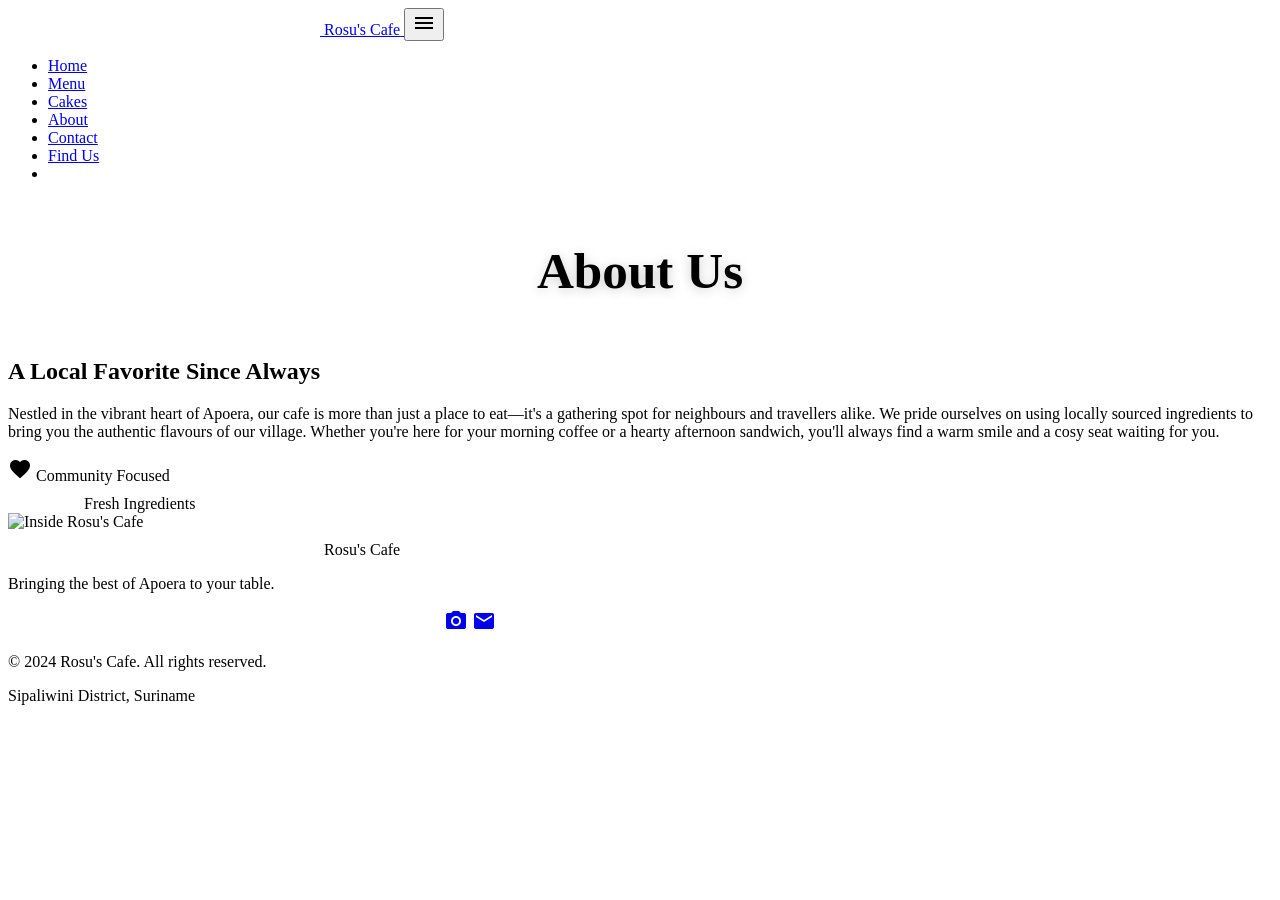
==== about.html @ 94d7b06d "update pages" ====
<!DOCTYPE html>
<html lang="en">
<head>
    <meta charset="UTF-8">
    <meta name="viewport" content="width=device-width, initial-scale=1.0">
    <meta name="description" content="About Rosu's Cafe – A local favourite in the heart of Apoera, Suriname">
    <title>Rosu's Cafe – About</title>
    <link rel="stylesheet" href="https://fonts.googleapis.com/css2?family=Inter:wght@300;400;500;600;700&family=Playfair+Display:wght@400;600;700&display=swap">
    <link rel="stylesheet" href="https://fonts.googleapis.com/icon?family=Material+Icons">
    <link rel="stylesheet" href="styles.css">
</head>
<body>
    <header id="header">
        <nav class="navbar">
            <div class="nav-container">
                <a href="index.html" class="nav-logo">
                    <span class="material-icons">bakery_dining</span>
                    <span>Rosu's Cafe</span>
                </a>
                <button class="nav-toggle" id="navToggle" aria-label="Toggle navigation">
                    <span class="material-icons">menu</span>
                </button>
                <ul class="nav-links" id="navLinks">
                    <li><a href="index.html" class="nav-link">Home</a></li>
                    <li><a href="menu.html" class="nav-link">Menu</a></li>
                    <li><a href="cakes.html" class="nav-link">Cakes</a></li>
                    <li><a href="about.html" class="nav-link active">About</a></li>
                    <li><a href="contact.html" class="nav-link">Contact</a></li>
                    <li><a href="find-us.html" class="nav-link">Find Us</a></li>
                    <li>
                        <div id="google_translate_element"></div>
                    </li>
                </ul>
            </div>
        </nav>
    </header>

    <main>
        <section class="page-hero">
            <div class="container">
                <h1>About Us</h1>
                <p>A gathering place for neighbours and travellers alike.</p>
            </div>
        </section>

        <section class="about section">
            <div class="container">
                <div class="about-grid">
                    <div class="about-text">
                        <h2>A Local Favorite Since Always</h2>
                        <p>
                            Nestled in the vibrant heart of Apoera, our cafe is more than just a place to eat—it's a
                            gathering spot for neighbours and travellers alike. We pride ourselves on using locally sourced
                            ingredients to bring you the authentic flavours of our village. Whether you're here for your
                            morning coffee or a hearty afternoon sandwich, you'll always find a warm smile and a cosy
                            seat waiting for you.
                        </p>
                        <div class="about-features">
                            <div class="feature-badge">
                                <span class="material-icons">favorite</span>
                                <span>Community Focused</span>
                            </div>
                            <div class="feature-badge">
                                <span class="material-icons">eco</span>
                                <span>Fresh Ingredients</span>
                            </div>
                        </div>
                    </div>
                    <div class="about-image">
                        <img src="https://lh3.googleusercontent.com/aida-public/[base64]" alt="Inside Rosu's Cafe" loading="lazy">
                    </div>
                </div>
            </div>
        </section>
    </main>

    <footer class="footer">
        <div class="container">
            <div class="footer-content">
                <div class="footer-brand">
                    <div class="footer-logo">
                        <span class="material-icons">bakery_dining</span>
                        <span>Rosu's Cafe</span>
                    </div>
                    <p>Bringing the best of Apoera to your table.</p>
                    <div class="social-links">
                        <a href="#" aria-label="Social media" class="social-link"><span class="material-icons">social_leaderboard</span></a>
                        <a href="#" aria-label="Photos" class="social-link"><span class="material-icons">photo_camera</span></a>
                        <a href="#" aria-label="Email" class="social-link"><span class="material-icons">mail</span></a>
                    </div>
                </div>
            </div>
            <div class="footer-bottom">
                <p>&copy; 2024 Rosu's Cafe. All rights reserved.</p>
                <p>Sipaliwini District, Suriname</p>
            </div>
        </div>
    </footer>

    <script src="script.js"></script>
    <script type="text/javascript">
        function googleTranslateElementInit() {
            new google.translate.TranslateElement(
                { pageLanguage: 'nl', includedLanguages: 'nl,en,fr,de,es,pt,sr' },
                'google_translate_element'
            );
        }
    </script>
    <script src="//translate.google.com/translate_a/element.js?cb=googleTranslateElementInit"></script>
</body>
</html>
---- styles.css ----
/* =============================================
   Page Hero (used on inner pages)
   ============================================= */
.page-hero {
    background: linear-gradient(135deg, var(--color-primary) 0%, #a06434 60%, var(--color-accent) 100%);
    padding: calc(var(--nav-height) + 64px) 24px 64px;
    text-align: center;
    position: relative;
    overflow: hidden;
}

.page-hero::before {
    content: '';
    position: absolute;
    inset: 0;
    background: url("data:image/svg+xml,%3Csvg width='60' height='60' viewBox='0 0 60 60' xmlns='http://www.w3.org/2000/svg'%3E%3Cg fill='none' fill-rule='evenodd'%3E%3Cg fill='%23ffffff' fill-opacity='0.03'%3E%3Cpath d='M36 34v-4h-2v4h-4v2h4v4h2v-4h4v-2h-4zm0-30V0h-2v4h-4v2h4v4h2V6h4V4h-4zM6 34v-4H4v4H0v2h4v4h2v-4h4v-2H6zM6 4V0H4v4H0v2h4v4h2V6h4V4H6z'/%3E%3C/g%3E%3C/g%3E%3C/svg%3E");
}

.page-hero .container {
    position: relative;
    animation: fadeInUp 0.8s ease both;
}

.page-hero h1 {
    font-size: clamp(2rem, 4.5vw, 3.2rem);
    color: var(--color-white);
    margin-bottom: 1rem;
    text-shadow: 0 2px 12px rgba(0,0,0,0.2);
}

.page-hero p {
    font-size: clamp(1rem, 2vw, 1.2rem);
    color: rgba(255,255,255,0.85);
    max-width: 560px;
    margin: 0 auto;
}

/* =============================================
   Home Highlights
   ============================================= */
.highlights-grid {
    display: grid;
    grid-template-columns: repeat(auto-fit, minmax(260px, 1fr));
    gap: 24px;
}

.highlight-card {
    display: block;
    background-color: var(--color-white);
    border: 1px solid var(--color-border);
    border-radius: var(--radius-md);
    padding: 36px 28px;
    text-align: center;
    transition: box-shadow var(--transition), transform var(--transition), border-color var(--transition);
    color: inherit;
}

.highlight-card:hover {
    box-shadow: var(--shadow-md);
    transform: translateY(-6px);
    border-color: var(--color-accent);
}

.highlight-card .material-icons {
    font-size: 2.4rem;
    color: var(--color-accent);
    margin-bottom: 16px;
    display: block;
}

.highlight-card h3 {
    font-size: 1.25rem;
    color: var(--color-primary);
    margin-bottom: 10px;
}

.highlight-card p {
    font-size: 0.95rem;
    color: var(--color-text-muted);
    line-height: 1.6;
}

/* =============================================
   Hero outline button
   ============================================= */
.btn-outline {
    background-color: transparent;
    color: var(--color-white);
    border: 2px solid rgba(255,255,255,0.7);
}

.btn-outline:hover {
    background-color: rgba(255,255,255,0.15);
    border-color: var(--color-white);
    transform: translateY(-2px);
}

.hero-buttons {
    display: flex;
    gap: 16px;
    justify-content: center;
    flex-wrap: wrap;
}

/* =============================================
   Contact Page
   ============================================= */
.contact-grid {
    display: grid;
    grid-template-columns: 1fr 1fr;
    gap: 64px;
    align-items: start;
}

.contact-info h2 {
    font-size: clamp(1.8rem, 3vw, 2.4rem);
    color: var(--color-primary);
    margin-bottom: 2rem;
}

.contact-note {
    display: flex;
    gap: 14px;
    align-items: flex-start;
    background-color: var(--color-bg-alt);
    border: 1px solid var(--color-border);
    border-radius: var(--radius-md);
    padding: 20px;
    margin-top: 2rem;
}

.contact-note .material-icons {
    color: var(--color-accent);
    font-size: 1.5rem;
    flex-shrink: 0;
    margin-top: 2px;
}

.contact-note p {
    font-size: 0.95rem;
    color: var(--color-text-muted);
    line-height: 1.6;
}

.contact-cta-box {
    background: linear-gradient(135deg, var(--color-bg-alt) 0%, #ffe9cc 100%);
    border: 1px solid var(--color-border);
    border-radius: var(--radius-lg);
    padding: 48px 36px;
    text-align: center;
    display: flex;
    flex-direction: column;
    align-items: center;
}

.contact-cta-icon {
    font-size: 3rem !important;
    color: var(--color-accent);
    margin-bottom: 16px;
}

.contact-cta-box h3 {
    font-size: 1.5rem;
    color: var(--color-primary);
    margin-bottom: 12px;
}

.contact-cta-box p {
    font-size: 0.95rem;
    color: var(--color-text-muted);
    margin-bottom: 24px;
    line-height: 1.6;
}

/* =============================================
   Location Map
   ============================================= */
.location-map {
    width: 100%;
}

/* =============================================
   Google Translate widget styling
   ============================================= */
#google_translate_element {
    display: flex;
    align-items: center;
}

.goog-te-gadget-simple {
    border: 1px solid var(--color-border) !important;
    border-radius: var(--radius-sm) !important;
    padding: 4px 10px !important;
    font-size: 0.85rem !important;
    background-color: var(--color-bg-alt) !important;
}

/* =============================================
   Responsive additions
   ============================================= */
@media (max-width: 900px) {
    .contact-grid {
        grid-template-columns: 1fr;
        gap: 40px;
    }
}

@media (max-width: 768px) {
    .highlights-grid {
        grid-template-columns: 1fr;
    }
    .hero-buttons {
        flex-direction: column;
        align-items: center;
    }
}
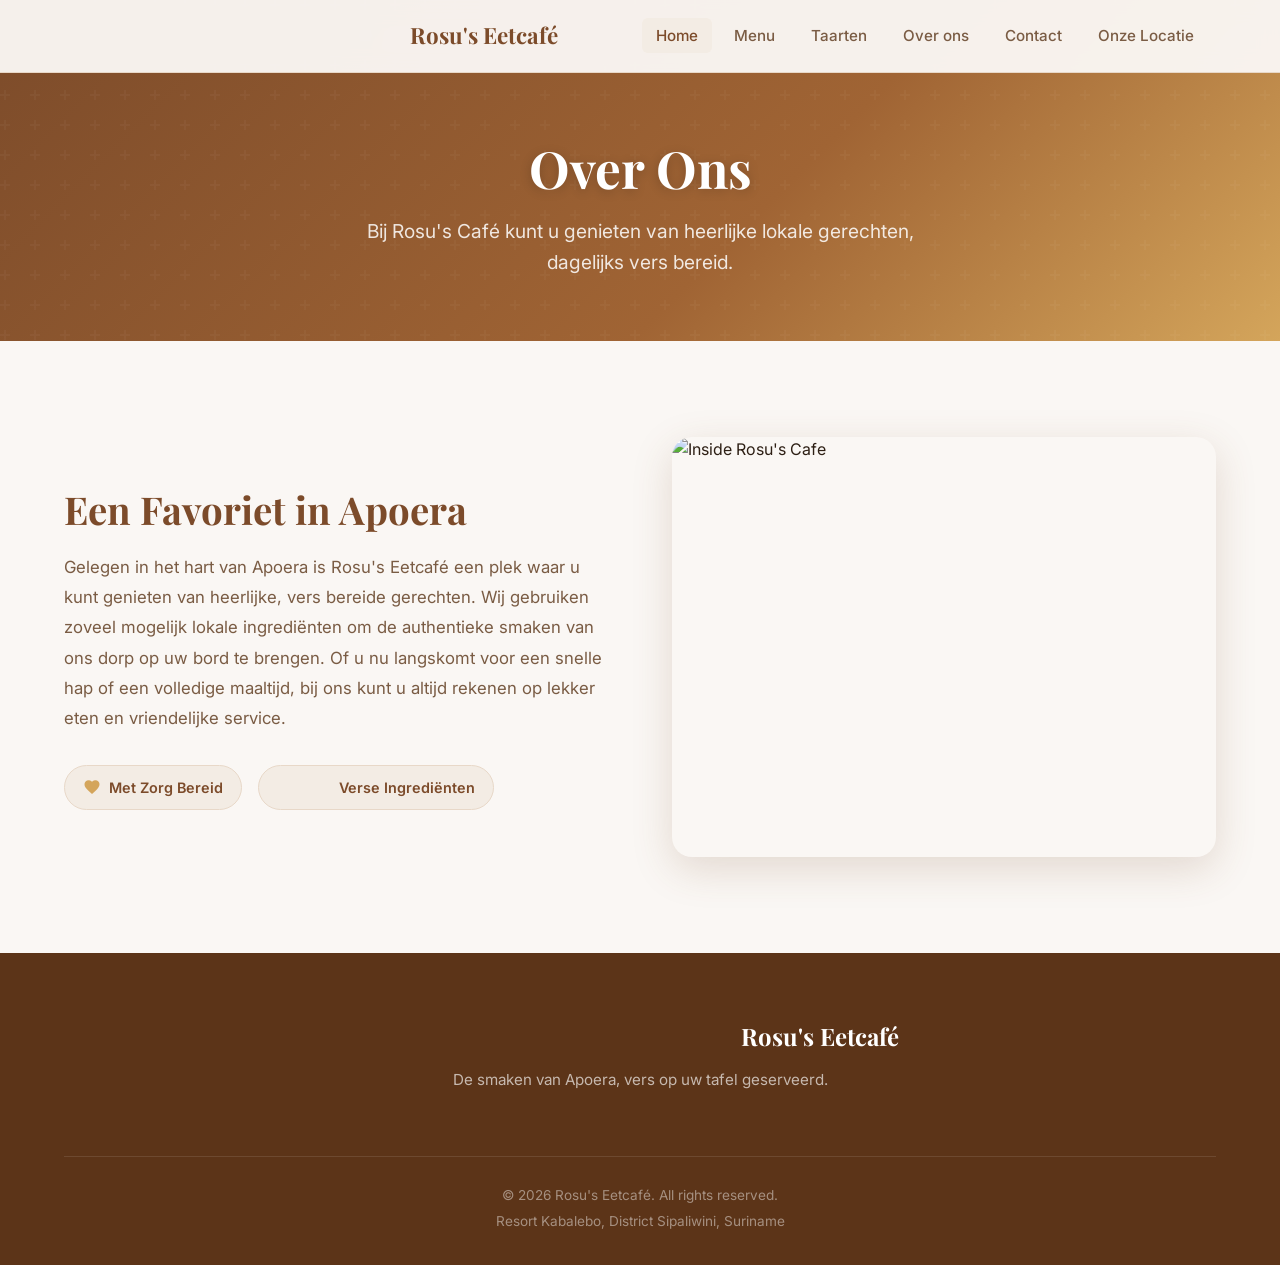
==== commit 34790882: "finished" ====
--- a/about.html
+++ b/about.html
@@ -15,18 +15,18 @@
             <div class="nav-container">
                 <a href="index.html" class="nav-logo">
                     <span class="material-icons">bakery_dining</span>
-                    <span>Rosu's Cafe</span>
+                    <span>Rosu's Eetcafé</span>
                 </a>
                 <button class="nav-toggle" id="navToggle" aria-label="Toggle navigation">
                     <span class="material-icons">menu</span>
                 </button>
                 <ul class="nav-links" id="navLinks">
-                    <li><a href="index.html" class="nav-link">Home</a></li>
+                    <li><a href="index.html" class="nav-link active">Home</a></li>
                     <li><a href="menu.html" class="nav-link">Menu</a></li>
-                    <li><a href="cakes.html" class="nav-link">Cakes</a></li>
-                    <li><a href="about.html" class="nav-link active">About</a></li>
+                    <li><a href="cakes.html" class="nav-link">Taarten</a></li>
+                    <li><a href="about.html" class="nav-link">Over ons</a></li>
                     <li><a href="contact.html" class="nav-link">Contact</a></li>
-                    <li><a href="find-us.html" class="nav-link">Find Us</a></li>
+                    <li><a href="find-us.html" class="nav-link">Onze Locatie</a></li>
                     <li>
                         <div id="google_translate_element"></div>
                     </li>
@@ -38,8 +38,8 @@
     <main>
         <section class="page-hero">
             <div class="container">
-                <h1>About Us</h1>
-                <p>A gathering place for neighbours and travellers alike.</p>
+                <h1>Over Ons</h1>
+                <p>Bij Rosu's Café kunt u genieten van heerlijke lokale gerechten, dagelijks vers bereid.</p>
             </div>
         </section>
 
@@ -47,25 +47,24 @@
             <div class="container">
                 <div class="about-grid">
                     <div class="about-text">
-                        <h2>A Local Favorite Since Always</h2>
-                        <p>
-                            Nestled in the vibrant heart of Apoera, our cafe is more than just a place to eat—it's a
-                            gathering spot for neighbours and travellers alike. We pride ourselves on using locally sourced
-                            ingredients to bring you the authentic flavours of our village. Whether you're here for your
-                            morning coffee or a hearty afternoon sandwich, you'll always find a warm smile and a cosy
-                            seat waiting for you.
-                        </p>
-                        <div class="about-features">
-                            <div class="feature-badge">
-                                <span class="material-icons">favorite</span>
-                                <span>Community Focused</span>
-                            </div>
-                            <div class="feature-badge">
-                                <span class="material-icons">eco</span>
-                                <span>Fresh Ingredients</span>
-                            </div>
+                    <h2>Een Favoriet in Apoera</h2>
+                    <p>
+                        Gelegen in het hart van Apoera is Rosu's Eetcafé een plek waar u kunt genieten van heerlijke, vers bereide gerechten.
+                        Wij gebruiken zoveel mogelijk lokale ingrediënten om de authentieke smaken van ons dorp op uw bord te brengen.
+                        Of u nu langskomt voor een snelle hap of een volledige maaltijd, bij ons kunt u altijd rekenen op lekker eten
+                        en vriendelijke service.
+                    </p>
+                    <div class="about-features">
+                        <div class="feature-badge">
+                            <span class="material-icons">favorite</span>
+                            <span>Met Zorg Bereid</span>
+                        </div>
+                        <div class="feature-badge">
+                            <span class="material-icons">eco</span>
+                            <span>Verse Ingrediënten</span>
                         </div>
                     </div>
+                </div>
                     <div class="about-image">
                         <img src="https://lh3.googleusercontent.com/aida-public/[base64]" alt="Inside Rosu's Cafe" loading="lazy">
                     </div>
@@ -80,19 +79,19 @@
                 <div class="footer-brand">
                     <div class="footer-logo">
                         <span class="material-icons">bakery_dining</span>
-                        <span>Rosu's Cafe</span>
+                        <span>Rosu's Eetcafé</span>
                     </div>
-                    <p>Bringing the best of Apoera to your table.</p>
-                    <div class="social-links">
+                    <p>De smaken van Apoera, vers op uw tafel geserveerd.</p>
+                    <!-- <div class="social-links">
                         <a href="#" aria-label="Social media" class="social-link"><span class="material-icons">social_leaderboard</span></a>
                         <a href="#" aria-label="Photos" class="social-link"><span class="material-icons">photo_camera</span></a>
                         <a href="#" aria-label="Email" class="social-link"><span class="material-icons">mail</span></a>
-                    </div>
+                    </div> -->
                 </div>
             </div>
             <div class="footer-bottom">
-                <p>&copy; 2024 Rosu's Cafe. All rights reserved.</p>
-                <p>Sipaliwini District, Suriname</p>
+                <p>&copy; 2026 Rosu's Eetcafé. All rights reserved.</p>
+                <p>Resort Kabalebo, District Sipaliwini, Suriname</p>
             </div>
         </div>
     </footer>
@@ -101,7 +100,7 @@
     <script type="text/javascript">
         function googleTranslateElementInit() {
             new google.translate.TranslateElement(
-                { pageLanguage: 'nl', includedLanguages: 'nl,en,fr,de,es,pt,sr' },
+                { pageLanguage: 'nl', includedLanguages:  'en,fr,es,pt,zh-CN' },
                 'google_translate_element'
             );
         }
@@ -109,3 +108,4 @@
     <script src="//translate.google.com/translate_a/element.js?cb=googleTranslateElementInit"></script>
 </body>
 </html>
+
--- a/styles.css
+++ b/styles.css
@@ -1,6 +1,234 @@
-
-/* =============================================
-   Page Hero (used on inner pages)
+/* =============================================
+   Reset & Base
+   ============================================= */
+*, *::before, *::after {
+    margin: 0;
+    padding: 0;
+    box-sizing: border-box;
+}
+
+:root {
+    --color-primary: #7c4b2a;
+    --color-primary-dark: #5c3418;
+    --color-accent: #d4a55b;
+    --color-accent-dark: #c4903e;
+    --color-bg: #faf7f4;
+    --color-bg-alt: #f3ece4;
+    --color-text: #2d1f14;
+    --color-text-muted: #7a5c44;
+    --color-white: #ffffff;
+    --color-border: #e8d8c8;
+    --radius-sm: 6px;
+    --radius-md: 12px;
+    --radius-lg: 20px;
+    --shadow-sm: 0 2px 8px rgba(124, 75, 42, 0.08);
+    --shadow-md: 0 6px 20px rgba(124, 75, 42, 0.12);
+    --shadow-lg: 0 12px 40px rgba(124, 75, 42, 0.18);
+    --transition: 0.3s ease;
+    --nav-height: 72px;
+}
+
+html { scroll-behavior: smooth; }
+
+body {
+    font-family: 'Inter', 'Segoe UI', Tahoma, Geneva, Verdana, sans-serif;
+    line-height: 1.6;
+    color: var(--color-text);
+    background-color: var(--color-bg);
+}
+
+h1, h2, h3, h4 {
+    font-family: 'Playfair Display', Georgia, serif;
+    line-height: 1.25;
+}
+
+img { max-width: 100%; height: auto; display: block; }
+ul { list-style: none; }
+a { text-decoration: none; color: inherit; }
+
+.container {
+    max-width: 1200px;
+    margin: 0 auto;
+    padding: 0 24px;
+}
+
+.section { padding: 96px 0; }
+.section-alt { background-color: var(--color-bg-alt); }
+
+/* =============================================
+   Buttons
+   ============================================= */
+.btn {
+    display: inline-block;
+    padding: 14px 32px;
+    border-radius: var(--radius-sm);
+    font-size: 1rem;
+    font-weight: 600;
+    cursor: pointer;
+    transition: background-color var(--transition), transform var(--transition), box-shadow var(--transition);
+    border: 2px solid transparent;
+}
+
+.btn-primary {
+    background-color: var(--color-accent);
+    color: var(--color-primary-dark);
+}
+.btn-primary:hover {
+    background-color: var(--color-accent-dark);
+    transform: translateY(-2px);
+    box-shadow: var(--shadow-md);
+}
+
+.btn-secondary {
+    background-color: transparent;
+    color: var(--color-primary);
+    border-color: var(--color-primary);
+}
+.btn-secondary:hover {
+    background-color: var(--color-primary);
+    color: var(--color-white);
+    transform: translateY(-2px);
+}
+
+.btn-outline {
+    background-color: transparent;
+    color: var(--color-white);
+    border: 2px solid rgba(255,255,255,0.7);
+}
+.btn-outline:hover {
+    background-color: rgba(255,255,255,0.15);
+    border-color: var(--color-white);
+    transform: translateY(-2px);
+}
+
+.hero-buttons {
+    display: flex;
+    gap: 16px;
+    justify-content: center;
+    flex-wrap: wrap;
+}
+
+/* =============================================
+   Navigation
+   ============================================= */
+#header {
+    position: fixed;
+    top: 0;
+    width: 100%;
+    z-index: 1000;
+    background-color: rgba(250, 247, 244, 0.96);
+    backdrop-filter: blur(10px);
+    border-bottom: 1px solid var(--color-border);
+    transition: box-shadow var(--transition);
+}
+#header.scrolled { box-shadow: var(--shadow-md); }
+
+.navbar { height: var(--nav-height); }
+
+.nav-container {
+    max-width: 1200px;
+    margin: 0 auto;
+    padding: 0 24px;
+    height: 100%;
+    display: flex;
+    align-items: center;
+    justify-content: space-between;
+    gap: 16px;
+}
+
+.nav-logo {
+    display: flex;
+    align-items: center;
+    gap: 8px;
+    font-family: 'Playfair Display', Georgia, serif;
+    font-size: 1.4rem;
+    font-weight: 700;
+    color: var(--color-primary);
+    white-space: nowrap;
+}
+.nav-logo .material-icons { font-size: 1.6rem; color: var(--color-accent); }
+
+.nav-links { display: flex; align-items: center; gap: 8px; }
+
+.nav-link {
+    padding: 8px 14px;
+    border-radius: var(--radius-sm);
+    font-size: 0.95rem;
+    font-weight: 500;
+    color: var(--color-text-muted);
+    transition: color var(--transition), background-color var(--transition);
+}
+.nav-link:hover, .nav-link.active {
+    color: var(--color-primary);
+    background-color: var(--color-bg-alt);
+}
+
+.nav-cta {
+    padding: 10px 22px;
+    background-color: var(--color-primary);
+    color: var(--color-white);
+    border-radius: var(--radius-sm);
+    font-size: 0.95rem;
+    font-weight: 600;
+    transition: background-color var(--transition), transform var(--transition);
+    margin-left: 8px;
+}
+.nav-cta:hover { background-color: var(--color-primary-dark); transform: translateY(-1px); }
+
+.nav-toggle {
+    display: none;
+    background: none;
+    border: none;
+    cursor: pointer;
+    color: var(--color-primary);
+    padding: 6px;
+    border-radius: var(--radius-sm);
+    transition: background-color var(--transition);
+}
+.nav-toggle:hover { background-color: var(--color-bg-alt); }
+.nav-toggle .material-icons { font-size: 1.6rem; }
+
+/* =============================================
+   Hero
+   ============================================= */
+.hero {
+    position: relative;
+    min-height: 100vh;
+    display: flex;
+    align-items: center;
+    justify-content: center;
+    text-align: center;
+    background: linear-gradient(135deg, var(--color-primary) 0%, #a06434 50%, var(--color-accent) 100%);
+    padding: calc(var(--nav-height) + 60px) 24px 80px;
+    overflow: hidden;
+}
+.hero::before {
+    content: '';
+    position: absolute;
+    inset: 0;
+    background: url("data:image/svg+xml,%3Csvg width='60' height='60' viewBox='0 0 60 60' xmlns='http://www.w3.org/2000/svg'%3E%3Cg fill='none' fill-rule='evenodd'%3E%3Cg fill='%23ffffff' fill-opacity='0.03'%3E%3Cpath d='M36 34v-4h-2v4h-4v2h4v4h2v-4h4v-2h-4zm0-30V0h-2v4h-4v2h4v4h2V6h4V4h-4zM6 34v-4H4v4H0v2h4v4h2v-4h4v-2H6zM6 4V0H4v4H0v2h4v4h2V6h4V4H6z'/%3E%3C/g%3E%3C/g%3E%3C/svg%3E");
+}
+.hero-content {
+    position: relative;
+    max-width: 700px;
+    animation: fadeInUp 0.9s ease both;
+}
+.hero-content h1 {
+    font-size: clamp(2.2rem, 5vw, 3.8rem);
+    color: var(--color-white);
+    margin-bottom: 1.2rem;
+    text-shadow: 0 2px 12px rgba(0,0,0,0.2);
+}
+.hero-content p {
+    font-size: clamp(1rem, 2vw, 1.25rem);
+    color: rgba(255,255,255,0.88);
+    margin-bottom: 2.4rem;
+    animation: fadeInUp 0.9s ease 0.2s both;
+}
+.hero-content .btn { animation: fadeInUp 0.9s ease 0.4s both; }
+
+/* =============================================
+   Page Hero (inner pages)
    ============================================= */
 .page-hero {
     background: linear-gradient(135deg, var(--color-primary) 0%, #a06434 60%, var(--color-accent) 100%);
@@ -9,26 +237,19 @@
     position: relative;
     overflow: hidden;
 }
-
 .page-hero::before {
     content: '';
     position: absolute;
     inset: 0;
     background: url("data:image/svg+xml,%3Csvg width='60' height='60' viewBox='0 0 60 60' xmlns='http://www.w3.org/2000/svg'%3E%3Cg fill='none' fill-rule='evenodd'%3E%3Cg fill='%23ffffff' fill-opacity='0.03'%3E%3Cpath d='M36 34v-4h-2v4h-4v2h4v4h2v-4h4v-2h-4zm0-30V0h-2v4h-4v2h4v4h2V6h4V4h-4zM6 34v-4H4v4H0v2h4v4h2v-4h4v-2H6zM6 4V0H4v4H0v2h4v4h2V6h4V4H6z'/%3E%3C/g%3E%3C/g%3E%3C/svg%3E");
 }
-
-.page-hero .container {
-    position: relative;
-    animation: fadeInUp 0.8s ease both;
-}
-
+.page-hero .container { position: relative; animation: fadeInUp 0.8s ease both; }
 .page-hero h1 {
     font-size: clamp(2rem, 4.5vw, 3.2rem);
     color: var(--color-white);
     margin-bottom: 1rem;
     text-shadow: 0 2px 12px rgba(0,0,0,0.2);
 }
-
 .page-hero p {
     font-size: clamp(1rem, 2vw, 1.2rem);
     color: rgba(255,255,255,0.85);
@@ -37,6 +258,17 @@
 }
 
 /* =============================================
+   Section Header
+   ============================================= */
+.section-header {
+    text-align: center;
+    max-width: 680px;
+    margin: 0 auto 60px;
+}
+.section-header h2 { font-size: clamp(1.8rem, 3.5vw, 2.6rem); color: var(--color-primary); margin-bottom: 1rem; }
+.section-header p { font-size: 1.05rem; color: var(--color-text-muted); }
+
+/* =============================================
    Home Highlights
    ============================================= */
 .highlights-grid {
@@ -44,7 +276,6 @@
     grid-template-columns: repeat(auto-fit, minmax(260px, 1fr));
     gap: 24px;
 }
-
 .highlight-card {
     display: block;
     background-color: var(--color-white);
@@ -55,70 +286,187 @@
     transition: box-shadow var(--transition), transform var(--transition), border-color var(--transition);
     color: inherit;
 }
-
 .highlight-card:hover {
     box-shadow: var(--shadow-md);
     transform: translateY(-6px);
     border-color: var(--color-accent);
 }
-
-.highlight-card .material-icons {
-    font-size: 2.4rem;
+.highlight-card .material-icons { font-size: 2.4rem; color: var(--color-accent); margin-bottom: 16px; display: block; }
+.highlight-card h3 { font-size: 1.25rem; color: var(--color-primary); margin-bottom: 10px; }
+.highlight-card p { font-size: 0.95rem; color: var(--color-text-muted); line-height: 1.6; }
+
+/* =============================================
+   About
+   ============================================= */
+.about-grid { display: grid; grid-template-columns: 1fr 1fr; gap: 64px; align-items: center; }
+.about-text h2 { font-size: clamp(1.8rem, 3vw, 2.4rem); color: var(--color-primary); margin-bottom: 1.2rem; }
+.about-text p { font-size: 1.05rem; color: var(--color-text-muted); margin-bottom: 2rem; line-height: 1.8; }
+.about-features { display: flex; gap: 16px; flex-wrap: wrap; }
+.feature-badge {
+    display: flex;
+    align-items: center;
+    gap: 8px;
+    padding: 10px 18px;
+    background-color: var(--color-bg-alt);
+    border: 1px solid var(--color-border);
+    border-radius: 100px;
+    font-weight: 600;
+    font-size: 0.9rem;
+    color: var(--color-primary);
+}
+.feature-badge .material-icons { font-size: 1.1rem; color: var(--color-accent); }
+.about-image img { width: 100%; height: 420px; object-fit: cover; border-radius: var(--radius-lg); box-shadow: var(--shadow-lg); }
+
+/* =============================================
+   Cakes
+   ============================================= */
+.cakes-grid { display: grid; grid-template-columns: 1fr 1fr; gap: 64px; align-items: center; }
+.cakes-text h2 { font-size: clamp(1.8rem, 3vw, 2.4rem); color: var(--color-primary); margin-bottom: 1.2rem; }
+.cakes-text p { font-size: 1.05rem; color: var(--color-text-muted); margin-bottom: 2rem; line-height: 1.8; }
+.cakes-occasions { display: grid; grid-template-columns: 1fr 1fr; gap: 12px; margin-bottom: 2rem; }
+.occasion-item {
+    display: flex;
+    align-items: center;
+    gap: 10px;
+    padding: 12px 16px;
+    background-color: var(--color-bg);
+    border: 1px solid var(--color-border);
+    border-radius: var(--radius-md);
+    font-weight: 500;
+    font-size: 0.9rem;
+    color: var(--color-primary);
+    transition: box-shadow var(--transition), transform var(--transition);
+}
+.occasion-item:hover { box-shadow: var(--shadow-sm); transform: translateY(-2px); }
+.occasion-item .material-icons { font-size: 1.2rem; color: var(--color-accent); }
+.cakes-image { display: flex; align-items: center; justify-content: center; }
+.image-placeholder {
+    width: 100%;
+    height: 420px;
+    background: linear-gradient(135deg, var(--color-bg) 0%, var(--color-border) 100%);
+    border-radius: var(--radius-lg);
+    display: flex;
+    align-items: center;
+    justify-content: center;
+    border: 2px dashed var(--color-border);
+}
+.image-placeholder .material-icons { font-size: 5rem; color: var(--color-accent); opacity: 0.5; }
+
+/* =============================================
+   Menu
+   ============================================= */
+.menu-categories {
+    display: grid;
+    grid-template-columns: repeat(auto-fill, minmax(300px, 1fr));
+    gap: 24px;
+    margin-bottom: 56px;
+}
+.menu-category {
+    background-color: var(--color-white);
+    border: 1px solid var(--color-border);
+    border-radius: var(--radius-md);
+    padding: 28px;
+    transition: box-shadow var(--transition), transform var(--transition);
+}
+.menu-category:hover { box-shadow: var(--shadow-md); transform: translateY(-4px); }
+.category-header {
+    display: flex;
+    align-items: center;
+    gap: 12px;
+    margin-bottom: 16px;
+    padding-bottom: 16px;
+    border-bottom: 2px solid var(--color-bg-alt);
+}
+.category-header .material-icons {
+    font-size: 1.6rem;
     color: var(--color-accent);
+    background-color: var(--color-bg-alt);
+    padding: 8px;
+    border-radius: var(--radius-sm);
+}
+.category-header h3 { font-size: 1.2rem; color: var(--color-primary); }
+.category-items { list-style: none; display: flex; flex-direction: column; gap: 8px; }
+.category-items li { font-size: 0.95rem; color: var(--color-text-muted); padding-left: 12px; position: relative; }
+.category-items li::before { content: '•'; position: absolute; left: 0; color: var(--color-accent); font-weight: bold; }
+.snacks-list { display: grid; grid-template-columns: 1fr 1fr; gap: 8px 16px; }
+.tag {
+    display: inline-block;
+    padding: 1px 8px;
+    background-color: #e8f5e9;
+    color: #388e3c;
+    border-radius: 100px;
+    font-size: 0.75rem;
+    font-weight: 600;
+    vertical-align: middle;
+    margin-left: 4px;
+}
+
+/* Pricing */
+.pricing-grid {
+    display: grid;
+    grid-template-columns: repeat(auto-fit, minmax(280px, 1fr));
+    gap: 24px;
+    max-width: 720px;
+    margin: 0 auto;
+}
+.pricing-card {
+    background-color: var(--color-white);
+    border: 2px solid var(--color-border);
+    border-radius: var(--radius-lg);
+    padding: 36px 32px;
+    text-align: center;
+    transition: box-shadow var(--transition), transform var(--transition);
+}
+.pricing-card:hover { box-shadow: var(--shadow-md); transform: translateY(-4px); }
+.pricing-popular {
+    border-color: var(--color-accent);
+    background: linear-gradient(135deg, #fffbf5 0%, #fff8ee 100%);
+    box-shadow: var(--shadow-md);
+}
+.pricing-badge {
+    display: inline-block;
+    padding: 4px 14px;
+    border-radius: 100px;
+    font-size: 0.75rem;
+    font-weight: 700;
+    letter-spacing: 0.06em;
+    background-color: var(--color-bg-alt);
+    color: var(--color-text-muted);
     margin-bottom: 16px;
-    display: block;
-}
-
-.highlight-card h3 {
-    font-size: 1.25rem;
-    color: var(--color-primary);
-    margin-bottom: 10px;
-}
-
-.highlight-card p {
-    font-size: 0.95rem;
-    color: var(--color-text-muted);
-    line-height: 1.6;
-}
-
-/* =============================================
-   Hero outline button
-   ============================================= */
-.btn-outline {
-    background-color: transparent;
-    color: var(--color-white);
-    border: 2px solid rgba(255,255,255,0.7);
-}
-
-.btn-outline:hover {
-    background-color: rgba(255,255,255,0.15);
-    border-color: var(--color-white);
-    transform: translateY(-2px);
-}
-
-.hero-buttons {
-    display: flex;
-    gap: 16px;
-    justify-content: center;
-    flex-wrap: wrap;
-}
-
-/* =============================================
-   Contact Page
-   ============================================= */
-.contact-grid {
-    display: grid;
-    grid-template-columns: 1fr 1fr;
-    gap: 64px;
-    align-items: start;
-}
-
-.contact-info h2 {
-    font-size: clamp(1.8rem, 3vw, 2.4rem);
-    color: var(--color-primary);
-    margin-bottom: 2rem;
-}
-
+}
+.popular-badge { background-color: var(--color-accent); color: var(--color-primary-dark); }
+.pricing-card h4 { font-size: 1.3rem; color: var(--color-primary); margin-bottom: 16px; }
+.pricing-amount { display: flex; align-items: baseline; justify-content: center; gap: 6px; margin-bottom: 16px; }
+.pricing-amount .amount { font-family: 'Playfair Display', Georgia, serif; font-size: 3rem; font-weight: 700; color: var(--color-primary); }
+.pricing-amount .currency { font-size: 1.1rem; font-weight: 600; color: var(--color-text-muted); }
+.pricing-card p { font-size: 0.95rem; color: var(--color-text-muted); line-height: 1.6; }
+
+/* =============================================
+   Location
+   ============================================= */
+.location-grid { display: grid; grid-template-columns: 1fr 1fr; gap: 64px; align-items: center; }
+.location-info h2 { font-size: clamp(1.8rem, 3vw, 2.4rem); color: var(--color-primary); margin-bottom: 2rem; }
+.info-items { display: flex; flex-direction: column; gap: 24px; }
+.info-item { display: flex; gap: 16px; align-items: flex-start; }
+.info-icon {
+    font-size: 1.4rem;
+    color: var(--color-accent);
+    background-color: var(--color-bg);
+    padding: 10px;
+    border-radius: var(--radius-sm);
+    flex-shrink: 0;
+    border: 1px solid var(--color-border);
+}
+.info-label { font-weight: 700; font-size: 0.85rem; text-transform: uppercase; letter-spacing: 0.06em; color: var(--color-primary); margin-bottom: 4px; }
+.info-item p:not(.info-label) { font-size: 0.95rem; color: var(--color-text-muted); }
+.location-image img { width: 100%; height: 400px; object-fit: cover; border-radius: var(--radius-lg); box-shadow: var(--shadow-lg); }
+.location-map { width: 100%; }
+
+/* =============================================
+   Contact
+   ============================================= */
+.contact-grid { display: grid; grid-template-columns: 1fr 1fr; gap: 64px; align-items: start; }
+.contact-info h2 { font-size: clamp(1.8rem, 3vw, 2.4rem); color: var(--color-primary); margin-bottom: 2rem; }
 .contact-note {
     display: flex;
     gap: 14px;
@@ -129,20 +477,8 @@
     padding: 20px;
     margin-top: 2rem;
 }
-
-.contact-note .material-icons {
-    color: var(--color-accent);
-    font-size: 1.5rem;
-    flex-shrink: 0;
-    margin-top: 2px;
-}
-
-.contact-note p {
-    font-size: 0.95rem;
-    color: var(--color-text-muted);
-    line-height: 1.6;
-}
-
+.contact-note .material-icons { color: var(--color-accent); font-size: 1.5rem; flex-shrink: 0; margin-top: 2px; }
+.contact-note p { font-size: 0.95rem; color: var(--color-text-muted); line-height: 1.6; }
 .contact-cta-box {
     background: linear-gradient(135deg, var(--color-bg-alt) 0%, #ffe9cc 100%);
     border: 1px solid var(--color-border);
@@ -153,41 +489,50 @@
     flex-direction: column;
     align-items: center;
 }
-
-.contact-cta-icon {
-    font-size: 3rem !important;
-    color: var(--color-accent);
-    margin-bottom: 16px;
-}
-
-.contact-cta-box h3 {
+.contact-cta-icon { font-size: 3rem !important; color: var(--color-accent); margin-bottom: 16px; }
+.contact-cta-box h3 { font-size: 1.5rem; color: var(--color-primary); margin-bottom: 12px; }
+.contact-cta-box p { font-size: 0.95rem; color: var(--color-text-muted); margin-bottom: 24px; line-height: 1.6; }
+
+/* =============================================
+   Footer
+   ============================================= */
+.footer { background-color: var(--color-primary-dark); color: rgba(255,255,255,0.8); padding: 64px 0 32px; }
+.footer-content { padding-bottom: 40px; border-bottom: 1px solid rgba(255,255,255,0.1); margin-bottom: 28px; }
+.footer-brand { text-align: center; }
+.footer-logo {
+    display: flex;
+    align-items: center;
+    justify-content: center;
+    gap: 8px;
+    font-family: 'Playfair Display', Georgia, serif;
     font-size: 1.5rem;
-    color: var(--color-primary);
+    font-weight: 700;
+    color: var(--color-white);
     margin-bottom: 12px;
 }
-
-.contact-cta-box p {
-    font-size: 0.95rem;
-    color: var(--color-text-muted);
-    margin-bottom: 24px;
-    line-height: 1.6;
-}
-
-/* =============================================
-   Location Map
-   ============================================= */
-.location-map {
-    width: 100%;
-}
-
-/* =============================================
-   Google Translate widget styling
-   ============================================= */
-#google_translate_element {
-    display: flex;
-    align-items: center;
-}
-
+.footer-logo .material-icons { font-size: 1.7rem; color: var(--color-accent); }
+.footer-brand > p { font-size: 0.95rem; margin-bottom: 24px; color: rgba(255,255,255,0.65); }
+.social-links { display: flex; gap: 12px; justify-content: center; }
+.social-link {
+    display: flex;
+    align-items: center;
+    justify-content: center;
+    width: 42px;
+    height: 42px;
+    border-radius: 50%;
+    background-color: rgba(255,255,255,0.1);
+    color: rgba(255,255,255,0.7);
+    transition: background-color var(--transition), color var(--transition), transform var(--transition);
+}
+.social-link:hover { background-color: var(--color-accent); color: var(--color-primary-dark); transform: translateY(-2px); }
+.social-link .material-icons { font-size: 1.2rem; }
+.footer-bottom { text-align: center; font-size: 0.85rem; color: rgba(255,255,255,0.45); }
+.footer-bottom p + p { margin-top: 4px; }
+
+/* =============================================
+   Google Translate
+   ============================================= */
+#google_translate_element { display: flex; align-items: center; }
 .goog-te-gadget-simple {
     border: 1px solid var(--color-border) !important;
     border-radius: var(--radius-sm) !important;
@@ -197,21 +542,54 @@
 }
 
 /* =============================================
-   Responsive additions
+   Animations
+   ============================================= */
+@keyframes fadeInUp {
+    from { opacity: 0; transform: translateY(28px); }
+    to { opacity: 1; transform: translateY(0); }
+}
+.reveal { opacity: 0; transform: translateY(24px); transition: opacity 0.6s ease, transform 0.6s ease; }
+.reveal.visible { opacity: 1; transform: translateY(0); }
+
+/* =============================================
+   Responsive
    ============================================= */
 @media (max-width: 900px) {
-    .contact-grid {
-        grid-template-columns: 1fr;
-        gap: 40px;
+    .about-grid, .cakes-grid, .location-grid, .contact-grid { grid-template-columns: 1fr; gap: 40px; }
+    .cakes-grid .cakes-image { order: -1; }
+    .about-image img, .location-image img { height: 280px; }
+    .image-placeholder { height: 280px; }
+    .menu-categories { grid-template-columns: 1fr; }
+}
+
+@media (max-width: 768px) {
+    :root { --nav-height: 64px; }
+    .nav-toggle { display: flex; }
+    .nav-links {
+        display: none;
+        position: absolute;
+        top: var(--nav-height);
+        left: 0;
+        width: 100%;
+        flex-direction: column;
+        background-color: var(--color-bg);
+        border-bottom: 1px solid var(--color-border);
+        padding: 16px 24px 24px;
+        gap: 4px;
+        box-shadow: var(--shadow-md);
     }
-}
-
-@media (max-width: 768px) {
-    .highlights-grid {
-        grid-template-columns: 1fr;
-    }
-    .hero-buttons {
-        flex-direction: column;
-        align-items: center;
-    }
-}
+    .nav-links.open { display: flex; }
+    .nav-cta { margin-left: 0; text-align: center; margin-top: 8px; }
+    .section { padding: 64px 0; }
+    .hero { padding-top: calc(var(--nav-height) + 40px); min-height: calc(100vh - var(--nav-height)); }
+    .pricing-grid { grid-template-columns: 1fr; }
+    .cakes-occasions { grid-template-columns: 1fr 1fr; }
+    .highlights-grid { grid-template-columns: 1fr; }
+    .hero-buttons { flex-direction: column; align-items: center; }
+}
+
+@media (max-width: 480px) {
+    .about-features { flex-direction: column; }
+    .cakes-occasions { grid-template-columns: 1fr; }
+    .snacks-list { grid-template-columns: 1fr; }
+}
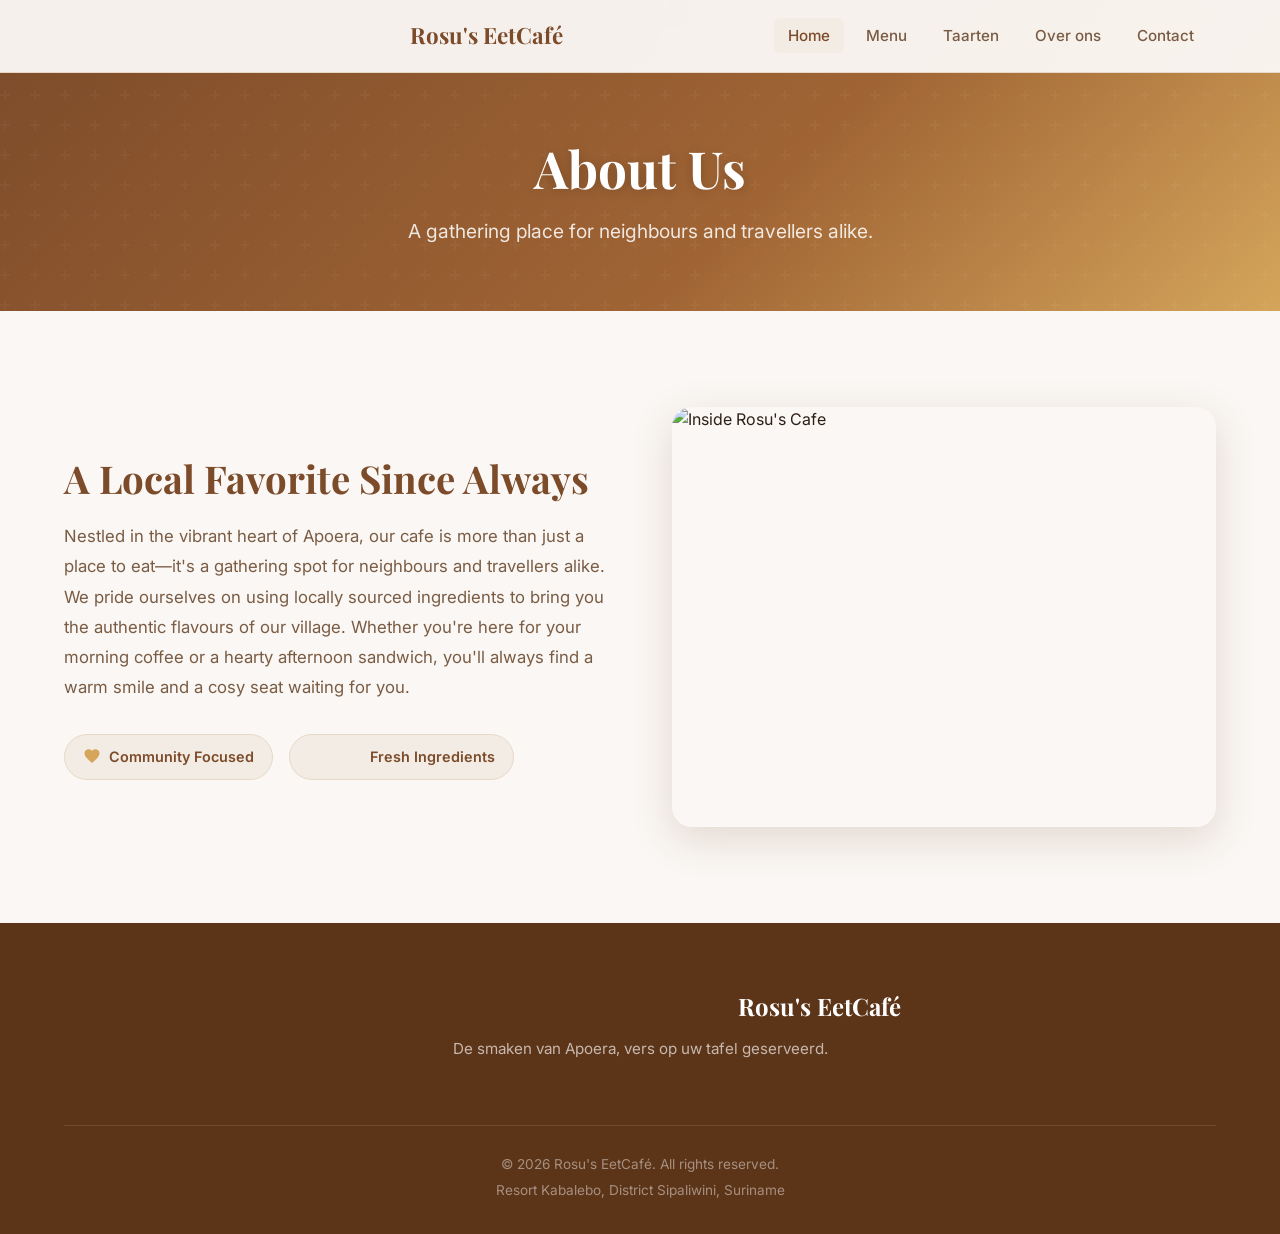
==== commit e684bbbd: "last update" ====
--- a/about.html
+++ b/about.html
@@ -10,12 +10,12 @@
     <link rel="stylesheet" href="styles.css">
 </head>
 <body>
-    <header id="header">
+<header id="header">
         <nav class="navbar">
             <div class="nav-container">
                 <a href="index.html" class="nav-logo">
                     <span class="material-icons">bakery_dining</span>
-                    <span>Rosu's Eetcafé</span>
+                    <span>Rosu's EetCafé</span>
                 </a>
                 <button class="nav-toggle" id="navToggle" aria-label="Toggle navigation">
                     <span class="material-icons">menu</span>
@@ -26,7 +26,6 @@
                     <li><a href="cakes.html" class="nav-link">Taarten</a></li>
                     <li><a href="about.html" class="nav-link">Over ons</a></li>
                     <li><a href="contact.html" class="nav-link">Contact</a></li>
-                    <li><a href="find-us.html" class="nav-link">Onze Locatie</a></li>
                     <li>
                         <div id="google_translate_element"></div>
                     </li>
@@ -38,8 +37,8 @@
     <main>
         <section class="page-hero">
             <div class="container">
-                <h1>Over Ons</h1>
-                <p>Bij Rosu's Café kunt u genieten van heerlijke lokale gerechten, dagelijks vers bereid.</p>
+                <h1>About Us</h1>
+                <p>A gathering place for neighbours and travellers alike.</p>
             </div>
         </section>
 
@@ -47,24 +46,25 @@
             <div class="container">
                 <div class="about-grid">
                     <div class="about-text">
-                    <h2>Een Favoriet in Apoera</h2>
-                    <p>
-                        Gelegen in het hart van Apoera is Rosu's Eetcafé een plek waar u kunt genieten van heerlijke, vers bereide gerechten.
-                        Wij gebruiken zoveel mogelijk lokale ingrediënten om de authentieke smaken van ons dorp op uw bord te brengen.
-                        Of u nu langskomt voor een snelle hap of een volledige maaltijd, bij ons kunt u altijd rekenen op lekker eten
-                        en vriendelijke service.
-                    </p>
-                    <div class="about-features">
-                        <div class="feature-badge">
-                            <span class="material-icons">favorite</span>
-                            <span>Met Zorg Bereid</span>
-                        </div>
-                        <div class="feature-badge">
-                            <span class="material-icons">eco</span>
-                            <span>Verse Ingrediënten</span>
+                        <h2>A Local Favorite Since Always</h2>
+                        <p>
+                            Nestled in the vibrant heart of Apoera, our cafe is more than just a place to eat—it's a
+                            gathering spot for neighbours and travellers alike. We pride ourselves on using locally sourced
+                            ingredients to bring you the authentic flavours of our village. Whether you're here for your
+                            morning coffee or a hearty afternoon sandwich, you'll always find a warm smile and a cosy
+                            seat waiting for you.
+                        </p>
+                        <div class="about-features">
+                            <div class="feature-badge">
+                                <span class="material-icons">favorite</span>
+                                <span>Community Focused</span>
+                            </div>
+                            <div class="feature-badge">
+                                <span class="material-icons">eco</span>
+                                <span>Fresh Ingredients</span>
+                            </div>
                         </div>
                     </div>
-                </div>
                     <div class="about-image">
                         <img src="https://lh3.googleusercontent.com/aida-public/[base64]" alt="Inside Rosu's Cafe" loading="lazy">
                     </div>
@@ -79,7 +79,7 @@
                 <div class="footer-brand">
                     <div class="footer-logo">
                         <span class="material-icons">bakery_dining</span>
-                        <span>Rosu's Eetcafé</span>
+                        <span>Rosu's EetCafé</span>
                     </div>
                     <p>De smaken van Apoera, vers op uw tafel geserveerd.</p>
                     <!-- <div class="social-links">
@@ -90,7 +90,7 @@
                 </div>
             </div>
             <div class="footer-bottom">
-                <p>&copy; 2026 Rosu's Eetcafé. All rights reserved.</p>
+                <p>&copy; 2026 Rosu's EetCafé. All rights reserved.</p>
                 <p>Resort Kabalebo, District Sipaliwini, Suriname</p>
             </div>
         </div>
@@ -100,7 +100,7 @@
     <script type="text/javascript">
         function googleTranslateElementInit() {
             new google.translate.TranslateElement(
-                { pageLanguage: 'nl', includedLanguages:  'en,fr,es,pt,zh-CN' },
+                { pageLanguage: 'nl', includedLanguages: 'nl,en,fr,de,es,pt,sr' },
                 'google_translate_element'
             );
         }
@@ -108,4 +108,3 @@
     <script src="//translate.google.com/translate_a/element.js?cb=googleTranslateElementInit"></script>
 </body>
 </html>
-
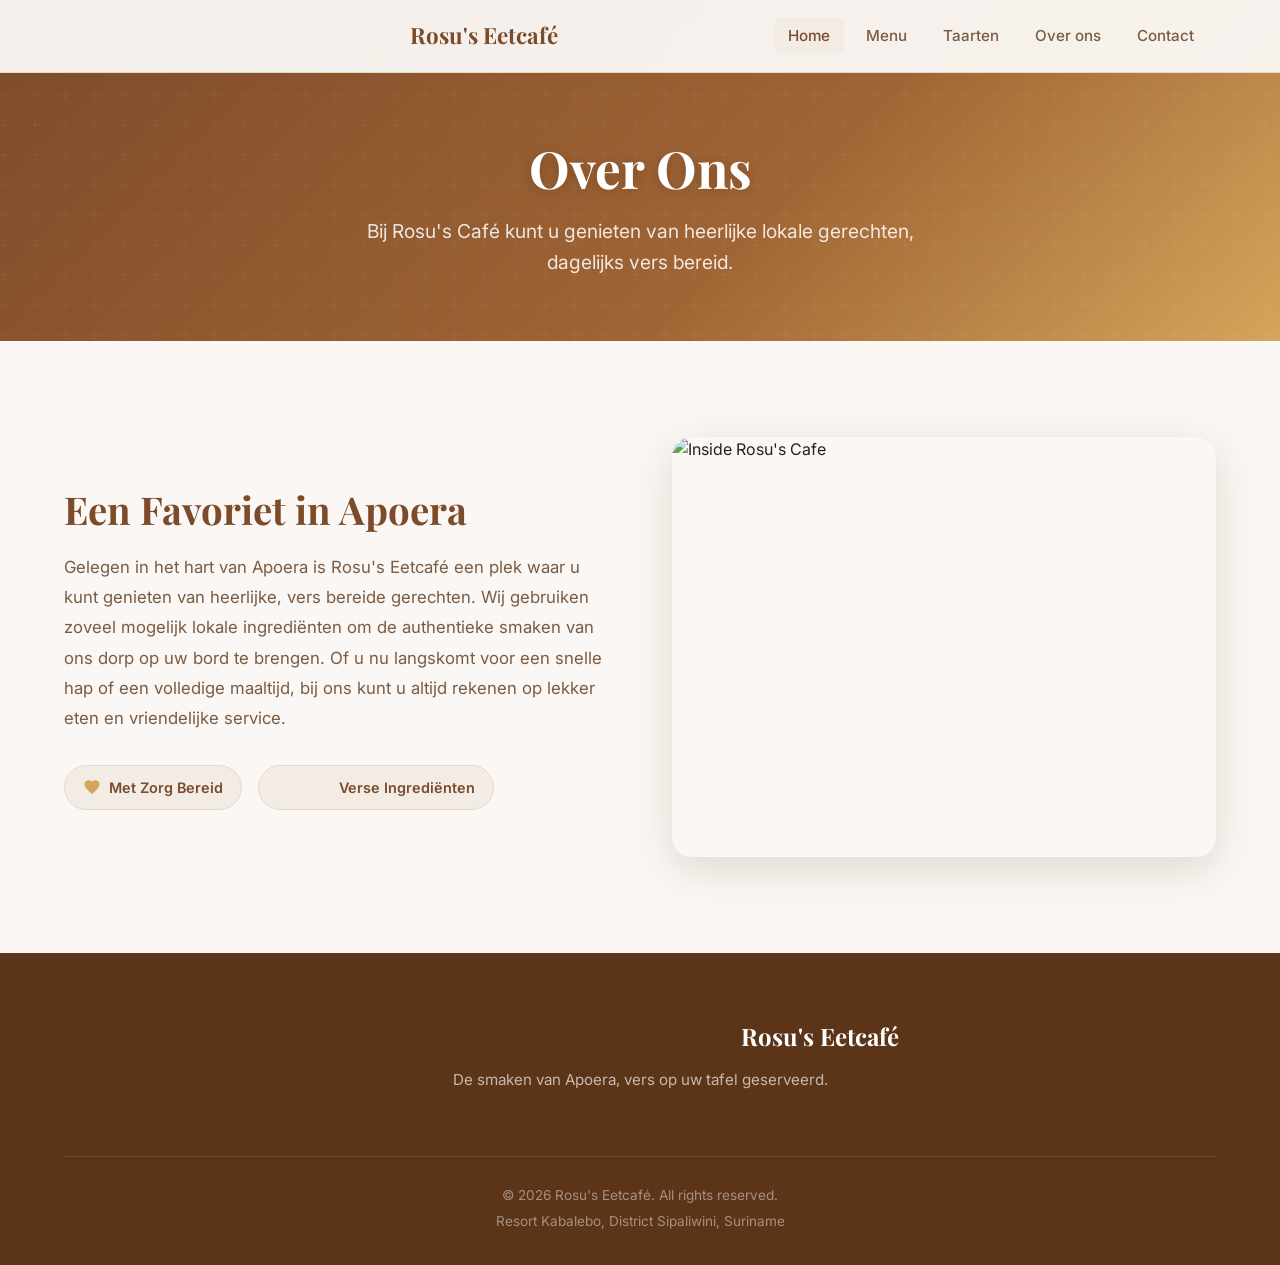
==== commit 7d2815f9: "Merge branch 'main' into contact" ====
--- a/about.html
+++ b/about.html
@@ -15,7 +15,7 @@
             <div class="nav-container">
                 <a href="index.html" class="nav-logo">
                     <span class="material-icons">bakery_dining</span>
-                    <span>Rosu's EetCafé</span>
+                    <span>Rosu's Eetcafé</span>
                 </a>
                 <button class="nav-toggle" id="navToggle" aria-label="Toggle navigation">
                     <span class="material-icons">menu</span>
@@ -37,8 +37,8 @@
     <main>
         <section class="page-hero">
             <div class="container">
-                <h1>About Us</h1>
-                <p>A gathering place for neighbours and travellers alike.</p>
+                <h1>Over Ons</h1>
+                <p>Bij Rosu's Café kunt u genieten van heerlijke lokale gerechten, dagelijks vers bereid.</p>
             </div>
         </section>
 
@@ -46,25 +46,24 @@
             <div class="container">
                 <div class="about-grid">
                     <div class="about-text">
-                        <h2>A Local Favorite Since Always</h2>
-                        <p>
-                            Nestled in the vibrant heart of Apoera, our cafe is more than just a place to eat—it's a
-                            gathering spot for neighbours and travellers alike. We pride ourselves on using locally sourced
-                            ingredients to bring you the authentic flavours of our village. Whether you're here for your
-                            morning coffee or a hearty afternoon sandwich, you'll always find a warm smile and a cosy
-                            seat waiting for you.
-                        </p>
-                        <div class="about-features">
-                            <div class="feature-badge">
-                                <span class="material-icons">favorite</span>
-                                <span>Community Focused</span>
-                            </div>
-                            <div class="feature-badge">
-                                <span class="material-icons">eco</span>
-                                <span>Fresh Ingredients</span>
-                            </div>
+                    <h2>Een Favoriet in Apoera</h2>
+                    <p>
+                        Gelegen in het hart van Apoera is Rosu's Eetcafé een plek waar u kunt genieten van heerlijke, vers bereide gerechten.
+                        Wij gebruiken zoveel mogelijk lokale ingrediënten om de authentieke smaken van ons dorp op uw bord te brengen.
+                        Of u nu langskomt voor een snelle hap of een volledige maaltijd, bij ons kunt u altijd rekenen op lekker eten
+                        en vriendelijke service.
+                    </p>
+                    <div class="about-features">
+                        <div class="feature-badge">
+                            <span class="material-icons">favorite</span>
+                            <span>Met Zorg Bereid</span>
+                        </div>
+                        <div class="feature-badge">
+                            <span class="material-icons">eco</span>
+                            <span>Verse Ingrediënten</span>
                         </div>
                     </div>
+                </div>
                     <div class="about-image">
                         <img src="https://lh3.googleusercontent.com/aida-public/[base64]" alt="Inside Rosu's Cafe" loading="lazy">
                     </div>
@@ -79,7 +78,7 @@
                 <div class="footer-brand">
                     <div class="footer-logo">
                         <span class="material-icons">bakery_dining</span>
-                        <span>Rosu's EetCafé</span>
+                        <span>Rosu's Eetcafé</span>
                     </div>
                     <p>De smaken van Apoera, vers op uw tafel geserveerd.</p>
                     <!-- <div class="social-links">
@@ -90,7 +89,7 @@
                 </div>
             </div>
             <div class="footer-bottom">
-                <p>&copy; 2026 Rosu's EetCafé. All rights reserved.</p>
+                <p>&copy; 2026 Rosu's Eetcafé. All rights reserved.</p>
                 <p>Resort Kabalebo, District Sipaliwini, Suriname</p>
             </div>
         </div>
@@ -100,7 +99,7 @@
     <script type="text/javascript">
         function googleTranslateElementInit() {
             new google.translate.TranslateElement(
-                { pageLanguage: 'nl', includedLanguages: 'nl,en,fr,de,es,pt,sr' },
+                { pageLanguage: 'nl', includedLanguages:  'en,fr,es,pt,zh-CN' },
                 'google_translate_element'
             );
         }
@@ -108,3 +107,4 @@
     <script src="//translate.google.com/translate_a/element.js?cb=googleTranslateElementInit"></script>
 </body>
 </html>
+
